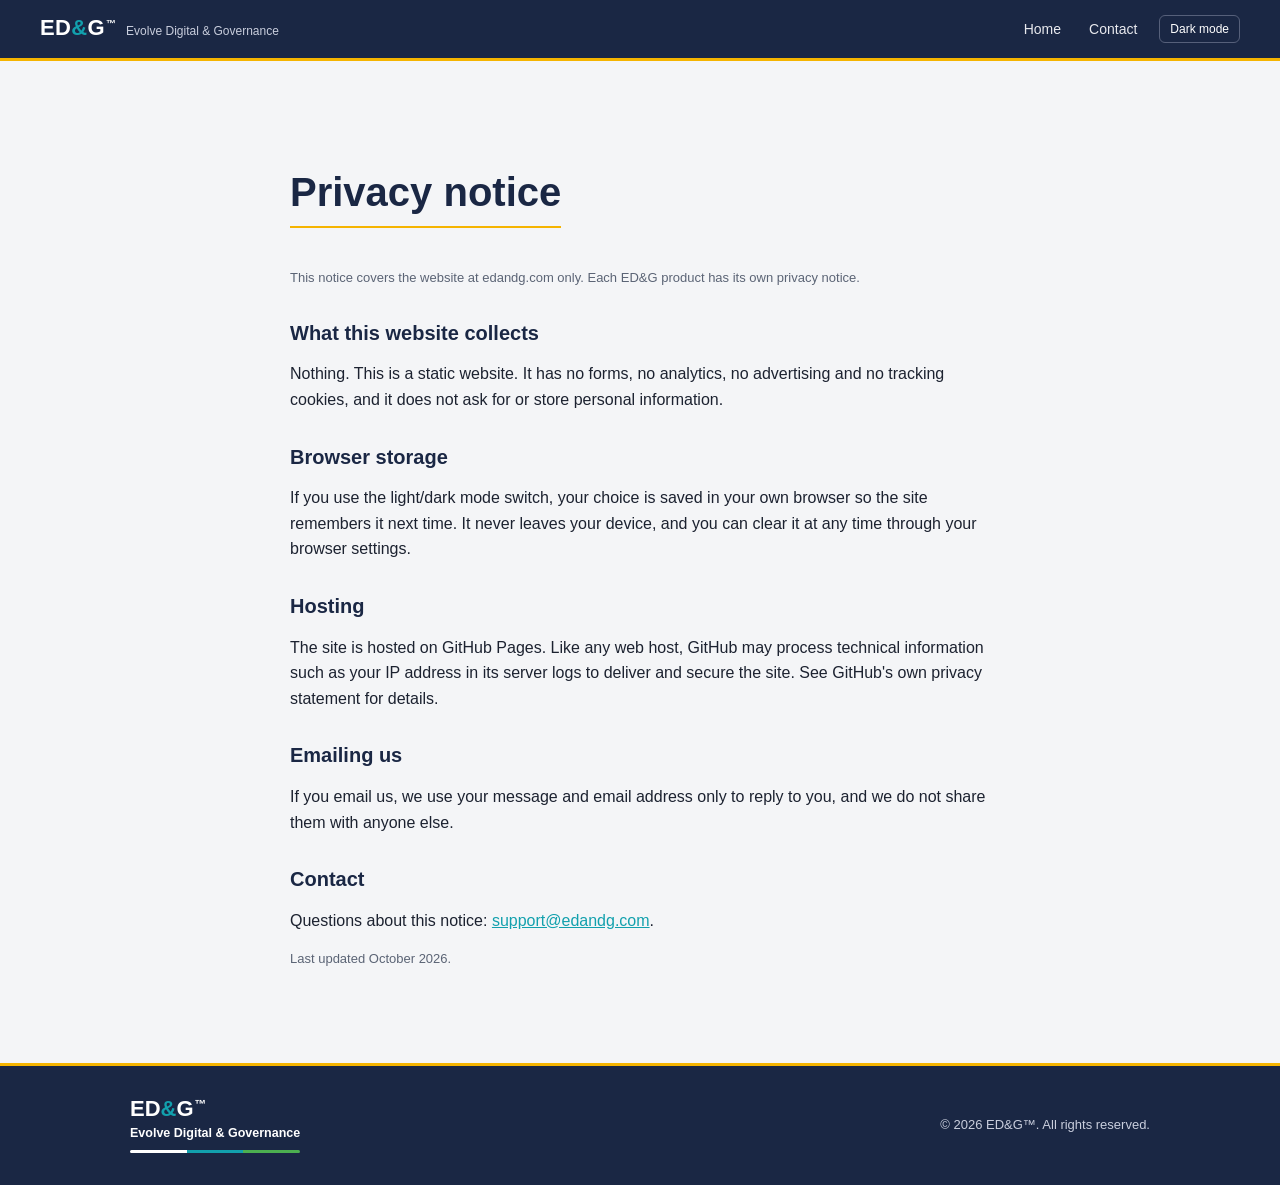
==== privacy.html @ 02310b17 "Add files via upload" ====
<!DOCTYPE html>
<html lang="en-GB" class="no-js">
<head>
<meta charset="UTF-8">
<meta name="viewport" content="width=device-width, initial-scale=1.0">
<title>Privacy — ED&amp;G</title>
<meta name="theme-color" content="#1a2744">
<link rel="icon" href="favicon.svg" type="image/svg+xml">
<meta http-equiv="Content-Security-Policy" content="default-src 'self'; script-src 'self' 'unsafe-inline'; style-src 'self' 'unsafe-inline'; img-src 'self' data:; object-src 'none'; base-uri 'none'; form-action 'none';">
<script>(function(){try{var m=localStorage.getItem('edg_mode');if(m)document.documentElement.setAttribute('data-color-mode',m);}catch(e){}})();</script>
<link rel="stylesheet" href="styles.css">
</head>
<body>
<header class="topbar">
  <a class="brand" href="index.html" aria-label="ED&amp;G home">
    <span class="mark">ED<span class="amp">&amp;</span>G<span class="tm">&trade;</span></span>
    <small>Evolve Digital &amp; Governance</small>
  </a>
  <nav class="nav" aria-label="Main">
    <a href="index.html">Home</a>
    <a href="index.html#contact">Contact</a>
    <button type="button" class="mode-btn" id="modeBtn">Dark mode</button>
  </nav>
</header>
<main class="page" id="main">
  <h1>Privacy notice</h1>
  <p class="small">This notice covers the website at edandg.com only. Each ED&amp;G product has its own privacy notice.</p>

  <h2>What this website collects</h2>
  <p>Nothing. This is a static website. It has no forms, no analytics, no advertising and no tracking cookies, and it does not ask for or store personal information.</p>

  <h2>Browser storage</h2>
  <p>If you use the light/dark mode switch, your choice is saved in your own browser so the site remembers it next time. It never leaves your device, and you can clear it at any time through your browser settings.</p>

  <h2>Hosting</h2>
  <p>The site is hosted on GitHub Pages. Like any web host, GitHub may process technical information such as your IP address in its server logs to deliver and secure the site. See GitHub's own privacy statement for details.</p>

  <h2>Emailing us</h2>
  <p>If you email us, we use your message and email address only to reply to you, and we do not share them with anyone else.</p>

  <h2>Contact</h2>
  <p>Questions about this notice: <a href="mailto:support@edandg.com">support@edandg.com</a>.</p>
  <p class="small">Last updated October 2026.</p>
</main>
<footer class="footer">
  <div class="footer-inner">
    <div class="lockup">
      <div class="mark" style="font-size:22px;">ED<span class="amp">&amp;</span>G<span class="tm">&trade;</span></div>
      <div class="name">Evolve Digital &amp; Governance</div>
      <div class="rule"><span></span><span></span><span></span></div>
    </div>
    <div>&copy; <span id="year">2026</span> ED&amp;G&trade;. All rights reserved.</div>
  </div>
</footer>
<script src="site.js"></script>
</body>
</html>
---- styles.css ----
/* =====================================================================
   ED&G™ — Evolve Digital & Governance — site styles
   Palette and motion lifted from the Pharmacy Portal theme (shared.css).
   ===================================================================== */
:root{
  --navy:#1a2744;
  --navy-light:#25365c;
  --teal:#0e7c86;
  --teal-light:#12a0ad;
  --honey:#f5b400;
  --honey-dark:#c98a00;
  --green:#4caf50;
  --heading-color:var(--navy);

  --grey-bg:#f4f5f7;
  --surface:#fff;
  --surface-alt:#f7f8fb;
  --text:#1c2230;
  --text-muted:#5b6475;
  --border:#d9dce3;
  --shadow:0 6px 18px rgba(16,24,40,.08);
}
@media (prefers-color-scheme:dark){
  :root:not([data-color-mode="light"]){
    --grey-bg:#12161f; --surface:#1b212e; --surface-alt:#232a3a;
    --text:#e6e8ee; --text-muted:#9aa3b5; --border:#333c4f; --heading-color:#c9d4f0;
    --shadow:0 6px 18px rgba(0,0,0,.35);
  }
}
:root[data-color-mode="dark"]{
  --grey-bg:#12161f; --surface:#1b212e; --surface-alt:#232a3a;
  --text:#e6e8ee; --text-muted:#9aa3b5; --border:#333c4f; --heading-color:#c9d4f0;
  --shadow:0 6px 18px rgba(0,0,0,.35);
}

*{box-sizing:border-box;}
html{scroll-behavior:smooth;}
@media (prefers-reduced-motion:reduce){html{scroll-behavior:auto;}}
body{
  margin:0;
  font-family:"Segoe UI",Tahoma,Geneva,Verdana,sans-serif;
  background:var(--grey-bg);
  color:var(--text);
  line-height:1.6;
  font-size:16px;
}
a{color:var(--teal-light);}
h1,h2,h3{color:var(--heading-color);line-height:1.2;}
img,svg{max-width:100%;}
.skip{position:absolute;left:-999px;top:0;background:var(--honey);color:#1a2744;padding:8px 14px;z-index:100;font-weight:700;}
.skip:focus{left:12px;top:12px;}
:focus-visible{outline:3px solid var(--teal-light);outline-offset:2px;}

/* ---- top bar (as the portal) ---- */
.topbar{
  position:sticky;top:0;z-index:20;
  background:var(--navy);color:#fff;
  display:flex;align-items:center;justify-content:space-between;gap:12px;flex-wrap:wrap;
  padding:10px clamp(16px,4vw,40px);
  border-bottom:3px solid var(--honey);
}
.brand{display:flex;align-items:baseline;gap:10px;text-decoration:none;color:#fff;}
.brand .mark{font-size:22px;font-weight:800;letter-spacing:.3px;line-height:1;}
.brand .mark .amp{color:var(--teal-light);}
.brand .mark .tm{font-size:10px;font-weight:700;vertical-align:super;margin-left:1px;}
.brand small{font-weight:400;color:#c9cedd;font-size:12px;}
.nav{display:flex;gap:4px;flex-wrap:wrap;align-items:center;}
.nav a{color:#e8e9ee;text-decoration:none;padding:8px 12px;border-radius:6px;font-size:14px;}
.nav a:hover,.nav a.active{background:var(--teal);color:#fff;}
.mode-btn{
  background:transparent;border:1px solid #56607a;color:#fff;border-radius:6px;
  padding:6px 10px;font-size:12px;cursor:pointer;font-family:inherit;margin-left:6px;
}
.mode-btn:hover{background:var(--teal);border-color:var(--teal);}
@media (max-width:640px){
  .brand small{display:none;}
  .nav{width:100%;justify-content:flex-start;}
  .nav a{padding:6px 9px;font-size:13px;}
}

/* ---- hero band with the animated sign-in backdrop ---- */
.hero{
  position:relative;overflow:hidden;
  background:linear-gradient(160deg,var(--grey-bg) 0%,var(--surface) 45%,var(--surface-alt) 100%);
  border-bottom:1px solid var(--border);
}
.hero-inner{
  position:relative;z-index:3;max-width:1100px;margin:0 auto;
  padding:clamp(56px,10vw,120px) clamp(16px,4vw,40px) clamp(120px,16vw,190px);
}
.eyebrow{
  display:inline-block;font-size:12px;font-weight:700;letter-spacing:.08em;text-transform:uppercase;
  color:var(--teal);background:var(--surface);border:1px solid var(--border);
  border-radius:20px;padding:4px 12px;margin-bottom:18px;
}
.hero h1{font-size:clamp(34px,6vw,60px);margin:0 0 16px;font-weight:800;letter-spacing:-.01em;max-width:16ch;}
.hero h1 .hl{color:var(--teal);}
.hero p.lead{font-size:clamp(17px,2.2vw,20px);color:var(--text-muted);max-width:60ch;margin:0 0 28px;}
.cta-row{display:flex;gap:12px;flex-wrap:wrap;}
.btn{
  display:inline-block;text-decoration:none;font-weight:600;font-size:15px;
  border-radius:6px;padding:12px 22px;cursor:pointer;border:1px solid transparent;font-family:inherit;
}
.btn.primary{background:var(--teal);color:#fff;}
.btn.primary:hover{background:var(--teal-light);}
.btn.secondary{background:var(--surface);color:var(--heading-color);border-color:var(--border);}
.btn.secondary:hover{border-color:var(--navy);}

.bg-anim{position:absolute;inset:0;z-index:1;pointer-events:none;overflow:hidden;}
.tri{position:absolute;bottom:-1px;}
.tri-a{left:-5%;width:50%;height:165px;background:var(--navy-light);opacity:.5;transform-origin:bottom left;animation:triRight 180s linear infinite;}
.tri-b{left:-5%;width:50%;height:125px;background:var(--teal-light);opacity:.55;transform-origin:bottom left;animation:triRight 180s linear infinite;animation-delay:-90s;}
.tri-c{right:-5%;width:48%;height:145px;background:var(--teal);opacity:.45;transform-origin:bottom right;animation:triLeft 216s linear infinite;}
.tri-d{right:-5%;width:36%;height:105px;background:var(--honey);opacity:.4;transform-origin:bottom right;animation:triLeft 216s linear infinite;animation-delay:-108s;}
.tri-e{left:-5%;width:44%;height:150px;background:var(--navy);opacity:.35;transform-origin:bottom left;animation:triRight 180s linear infinite;animation-delay:-60s;}
.tri-f{right:-5%;width:32%;height:118px;background:var(--honey-dark);opacity:.4;transform-origin:bottom right;animation:triLeft 216s linear infinite;animation-delay:-72s;}
@keyframes triRight{
  0%  {transform:translateX(-120vw) scaleY(1)    scaleX(1);   clip-path:polygon(5% 100%,95% 100%,18% 0%);}
  25% {transform:translateX(-60vw)  scaleY(1.3)  scaleX(1.15);clip-path:polygon(3% 100%,92% 100%,32% 0%);}
  50% {transform:translateX(0vw)    scaleY(.82)  scaleX(.9);  clip-path:polygon(7% 100%,97% 100%,22% 0%);}
  75% {transform:translateX(60vw)   scaleY(1.2)  scaleX(1.2); clip-path:polygon(2% 100%,90% 100%,38% 0%);}
  100%{transform:translateX(120vw)  scaleY(1)    scaleX(1);   clip-path:polygon(5% 100%,95% 100%,18% 0%);}
}
@keyframes triLeft{
  0%  {transform:translateX(120vw)  scaleY(1)    scaleX(1);   clip-path:polygon(95% 100%,5% 100%,62% 0%);}
  25% {transform:translateX(60vw)   scaleY(.8)   scaleX(1.25);clip-path:polygon(97% 100%,3% 100%,44% 0%);}
  50% {transform:translateX(0vw)    scaleY(1.35) scaleX(.82); clip-path:polygon(92% 100%,8% 100%,70% 0%);}
  75% {transform:translateX(-60vw)  scaleY(.9)   scaleX(1.1); clip-path:polygon(98% 100%,4% 100%,55% 0%);}
  100%{transform:translateX(-120vw) scaleY(1)    scaleX(1);   clip-path:polygon(95% 100%,5% 100%,62% 0%);}
}
.orb{position:absolute;border-radius:50%;filter:blur(60px);opacity:0;animation:orbPulse var(--dur) ease-in-out infinite var(--delay);}
.orb1{width:320px;height:320px;background:rgba(95,182,224,.30);top:10%;left:15%;--dur:7s;--delay:0s;}
.orb2{width:260px;height:260px;background:rgba(76,175,80,.20);top:30%;right:10%;--dur:9s;--delay:2s;}
.orb3{width:200px;height:200px;background:rgba(18,160,173,.18);bottom:20%;left:40%;--dur:11s;--delay:4s;}
.orb4{width:180px;height:180px;background:rgba(159,208,238,.35);bottom:30%;right:25%;--dur:8s;--delay:1s;}
@keyframes orbPulse{0%{opacity:0;transform:scale(.9);}40%{opacity:1;transform:scale(1.08);}70%{opacity:.6;transform:scale(.95);}100%{opacity:0;transform:scale(.9);}}
.particle{position:absolute;border-radius:50%;bottom:5%;}
@keyframes floatUp1{0%{transform:translateY(0) translateX(0);opacity:0;}10%{opacity:1;}90%{opacity:.6;}100%{transform:translateY(-100vh) translateX(20px);opacity:0;}}
@keyframes floatUp2{0%{transform:translateY(0) translateX(0);opacity:0;}10%{opacity:.7;}90%{opacity:.3;}100%{transform:translateY(-100vh) translateX(-30px);opacity:0;}}
@keyframes floatUp3{0%{transform:translateY(0) translateX(0);opacity:0;}15%{opacity:.9;}85%{opacity:.4;}100%{transform:translateY(-100vh) translateX(15px);opacity:0;}}
.light-beam{position:absolute;top:-20%;border-radius:2px;}
@keyframes beamFall{0%{transform:translateY(-10%) scaleX(1);opacity:0;}15%{opacity:1;}85%{opacity:.6;}100%{transform:translateY(120vh) scaleX(1.4);opacity:0;}}
@media (prefers-reduced-motion:reduce){.tri,.orb,.particle,.light-beam{animation:none !important;}.orb,.particle,.light-beam{display:none;}}
:root[data-color-mode="dark"] .hero{background:var(--grey-bg);}
:root[data-color-mode="dark"] .orb,:root[data-color-mode="dark"] .light-beam{display:none;}
@media (prefers-color-scheme:dark){:root:not([data-color-mode="light"]) .hero{background:var(--grey-bg);}:root:not([data-color-mode="light"]) .orb{display:none;}}

/* ---- ED&G lockup (from the sign-in page) ---- */
.lockup{display:inline-block;text-align:left;}
.lockup .mark{font-size:30px;font-weight:800;color:var(--heading-color);line-height:1;}
.lockup .mark .amp{color:var(--teal-light);}
.lockup .mark .tm{font-size:12px;font-weight:700;vertical-align:super;margin-left:1px;}
.lockup .name{margin-top:3px;font-size:12.5px;font-weight:700;color:var(--heading-color);}
.rule{height:3px;margin-top:7px;border-radius:2px;overflow:hidden;display:flex;width:100%;}
.rule span{flex:1;}
.rule span:nth-child(1){background:var(--navy);}
.rule span:nth-child(2){background:var(--teal-light);}
.rule span:nth-child(3){background:var(--green);}
:root[data-color-mode="dark"] .rule span:nth-child(1){background:#c9d4f0;}
@media (prefers-color-scheme:dark){:root:not([data-color-mode="light"]) .rule span:nth-child(1){background:#c9d4f0;}}

/* ---- sections ---- */
.section{max-width:1100px;margin:0 auto;padding:clamp(56px,8vw,96px) clamp(16px,4vw,40px);}
.section-head{max-width:62ch;margin-bottom:36px;}
.section-head .kicker{font-size:12px;font-weight:700;letter-spacing:.08em;text-transform:uppercase;color:var(--teal);margin:0 0 8px;}
.section-head h2{font-size:clamp(26px,3.6vw,36px);margin:0 0 12px;padding-bottom:12px;border-bottom:2px solid var(--honey);display:inline-block;}
.section-head p{color:var(--text-muted);margin:0;font-size:17px;}
.band{background:var(--surface);border-top:1px solid var(--border);border-bottom:1px solid var(--border);}

.grid{display:grid;grid-template-columns:repeat(auto-fit,minmax(220px,1fr));gap:16px;}
.tile{
  display:flex;flex-direction:column;gap:10px;color:var(--text);
  background:var(--surface);border:1px solid var(--border);border-top:4px solid var(--teal);
  border-radius:10px;padding:22px;transition:transform .12s, box-shadow .12s;
}
.band .tile{background:var(--surface-alt);}
.tile:hover{transform:translateY(-2px);box-shadow:var(--shadow);}
.tile svg{width:34px;height:34px;color:var(--heading-color);}
.tile h3{margin:0;font-size:18px;}
.tile p{margin:0;font-size:14.5px;color:var(--text-muted);line-height:1.55;}
.tile.honey{border-top-color:var(--honey);}
.tile.green{border-top-color:var(--green);}
.tile.navy{border-top-color:var(--navy-light);}

/* ---- product feature ---- */
.feature{
  display:grid;grid-template-columns:1.1fr .9fr;gap:clamp(24px,4vw,48px);align-items:center;
  background:var(--navy);color:#e8ebf3;border-radius:14px;padding:clamp(24px,4vw,48px);
  border-bottom:4px solid var(--honey);position:relative;overflow:hidden;
}
.feature h3{color:#fff;font-size:clamp(24px,3vw,32px);margin:0 0 6px;}
.feature .by{color:var(--honey);font-weight:700;font-size:13px;letter-spacing:.06em;text-transform:uppercase;margin:0 0 16px;}
.feature p{margin:0 0 16px;color:#c9cedd;}
.feature ul{list-style:none;padding:0;margin:0 0 24px;display:grid;gap:8px;}
.feature li{padding-left:26px;position:relative;color:#e8ebf3;}
.feature li::before{content:"";position:absolute;left:0;top:.45em;width:12px;height:12px;border-radius:3px;background:var(--teal-light);}
.feature .btn.secondary{background:transparent;color:#fff;border-color:rgba(255,255,255,.4);}
.feature .btn.secondary:hover{border-color:#fff;}
.mock{
  background:var(--navy-light);border:1px solid rgba(255,255,255,.12);border-radius:10px;padding:18px;
  font-size:13px;color:#dfe2ec;
}
.mock .q{font-weight:600;color:#fff;margin-bottom:12px;}
.mock .opt{display:flex;gap:10px;align-items:center;padding:9px 12px;border:1px solid rgba(255,255,255,.14);border-radius:6px;margin-bottom:8px;}
.mock .opt b{display:inline-grid;place-items:center;width:22px;height:22px;border-radius:50%;background:rgba(255,255,255,.1);font-size:12px;flex:none;}
.mock .opt.right{border-color:var(--green);background:rgba(76,175,80,.15);}
.mock .opt.right b{background:var(--green);color:#fff;}
.mock .bar{height:6px;border-radius:3px;background:rgba(255,255,255,.12);margin-top:14px;overflow:hidden;}
.mock .bar i{display:block;height:100%;width:72%;background:linear-gradient(90deg,var(--teal-light),var(--honey));}
.mock .meta{display:flex;justify-content:space-between;margin-top:6px;font-size:11.5px;color:#aab3c8;}
@media (max-width:820px){.feature{grid-template-columns:1fr;}}

/* ---- principles list ---- */
.principles{display:grid;grid-template-columns:repeat(auto-fit,minmax(300px,1fr));gap:0 40px;}
.principle{display:flex;gap:16px;padding:20px 0;border-bottom:1px solid var(--border);}
.principle .n{flex:none;width:36px;height:36px;border-radius:8px;display:grid;place-items:center;font-weight:800;color:#fff;background:var(--teal);}
.principle:nth-child(3n+2) .n{background:var(--navy-light);}
.principle:nth-child(3n) .n{background:var(--honey-dark);}
.principle h3{margin:0 0 4px;font-size:17px;}
.principle p{margin:0;color:var(--text-muted);font-size:14.5px;}

/* ---- about ---- */
.about{display:grid;grid-template-columns:auto 1fr;gap:clamp(24px,5vw,64px);align-items:start;}
.about .lockup .mark{font-size:clamp(48px,8vw,84px);}
.about .lockup .name{font-size:15px;}
.about p{margin:0 0 14px;max-width:62ch;}
@media (max-width:720px){.about{grid-template-columns:1fr;}}

/* ---- contact ---- */
.contact-card{
  background:var(--surface);border:1px solid var(--border);border-top:4px solid var(--honey);
  border-radius:10px;padding:clamp(22px,4vw,40px);display:grid;grid-template-columns:1fr auto;gap:24px;align-items:center;
}
.contact-card h2{margin:0 0 6px;font-size:clamp(22px,3vw,30px);}
.contact-card p{margin:0;color:var(--text-muted);}
@media (max-width:720px){.contact-card{grid-template-columns:1fr;}}

/* ---- footer ---- */
.footer{background:var(--navy);color:#c9cedd;border-top:3px solid var(--honey);}
.footer-inner{max-width:1100px;margin:0 auto;padding:32px clamp(16px,4vw,40px);display:flex;gap:20px 40px;flex-wrap:wrap;justify-content:space-between;align-items:center;font-size:13px;}
.footer .lockup .mark,.footer .lockup .name{color:#fff;}
.footer .rule span:nth-child(1){background:#fff !important;}
.footer a{color:#e8e9ee;text-decoration:none;}
.footer a:hover{color:var(--honey);}
.footer nav{display:flex;gap:18px;flex-wrap:wrap;}

/* ---- simple content pages (privacy, 404) ---- */
.page{max-width:780px;margin:0 auto;padding:clamp(40px,7vw,80px) clamp(16px,4vw,40px);}
.page h1{font-size:clamp(28px,4vw,40px);padding-bottom:10px;border-bottom:2px solid var(--honey);display:inline-block;}
.page h2{font-size:20px;margin-top:32px;}
.page p,.page li{color:var(--text);}
.page .small{font-size:13px;color:var(--text-muted);}

/* reveal on scroll */
.reveal{opacity:0;transform:translateY(14px);transition:opacity .5s ease,transform .5s ease;}
.reveal.in{opacity:1;transform:none;}
@media (prefers-reduced-motion:reduce){.reveal{opacity:1;transform:none;transition:none;}}
.no-js .reveal{opacity:1;transform:none;}

/* ---- product tiles ---- */
a.tile{text-decoration:none;}
.tile{position:relative;}
.tile .tag{
  align-self:flex-start;font-size:11px;font-weight:700;letter-spacing:.05em;text-transform:uppercase;
  color:var(--teal);background:var(--surface-alt);border:1px solid var(--border);border-radius:20px;padding:2px 10px;
}
.band .tile .tag{background:var(--surface);}
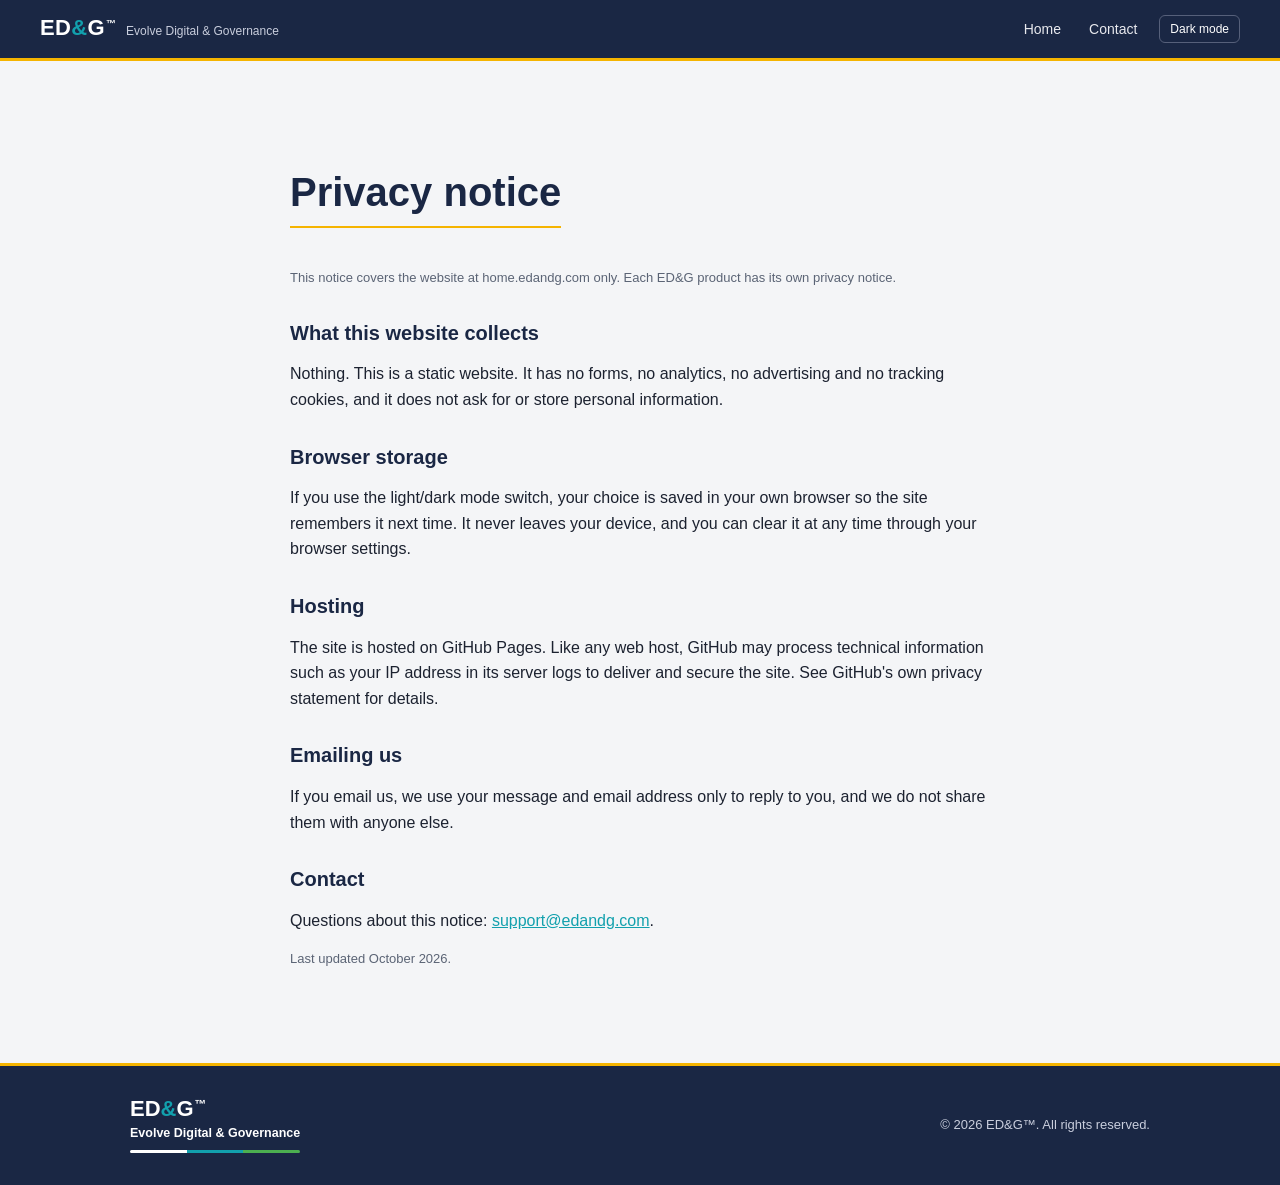
==== commit 35afdde2: "Add files via upload" ====
--- a/privacy.html
+++ b/privacy.html
@@ -24,7 +24,7 @@
 </header>
 <main class="page" id="main">
   <h1>Privacy notice</h1>
-  <p class="small">This notice covers the website at edandg.com only. Each ED&amp;G product has its own privacy notice.</p>
+  <p class="small">This notice covers the website at home.edandg.com only. Each ED&amp;G product has its own privacy notice.</p>
 
   <h2>What this website collects</h2>
   <p>Nothing. This is a static website. It has no forms, no analytics, no advertising and no tracking cookies, and it does not ask for or store personal information.</p>
--- a/styles.css
+++ b/styles.css
@@ -83,10 +83,14 @@
   position:relative;overflow:hidden;
   background:linear-gradient(160deg,var(--grey-bg) 0%,var(--surface) 45%,var(--surface-alt) 100%);
   border-bottom:1px solid var(--border);
+  /* fill the first screen below the sticky top bar so the triangles sit on the bottom edge */
+  min-height:calc(100vh - var(--topbar-h,60px));
+  min-height:calc(100svh - var(--topbar-h,60px));
+  display:flex;align-items:center;
 }
 .hero-inner{
-  position:relative;z-index:3;max-width:1100px;margin:0 auto;
-  padding:clamp(56px,10vw,120px) clamp(16px,4vw,40px) clamp(120px,16vw,190px);
+  position:relative;z-index:3;max-width:1100px;width:100%;margin:0 auto;
+  padding:clamp(40px,6vw,72px) clamp(16px,4vw,40px) clamp(150px,18vw,210px);
 }
 .eyebrow{
   display:inline-block;font-size:12px;font-weight:700;letter-spacing:.08em;text-transform:uppercase;
@@ -265,3 +269,12 @@
   color:var(--teal);background:var(--surface-alt);border:1px solid var(--border);border-radius:20px;padding:2px 10px;
 }
 .band .tile .tag{background:var(--surface);}
+.tile .tags{display:flex;gap:6px;flex-wrap:wrap;}
+.tile .tag.new{background:var(--honey);border-color:var(--honey);color:#1a2744;}
+
+/* shorter screens: tighten hero padding so it still fits in one screen */
+@media (max-height:820px) and (min-width:641px){
+  .hero-inner{padding-top:32px;padding-bottom:140px;}
+  .hero h1{font-size:clamp(34px,5vw,54px);margin-bottom:12px;}
+  .eyebrow{margin-bottom:14px;}
+}
